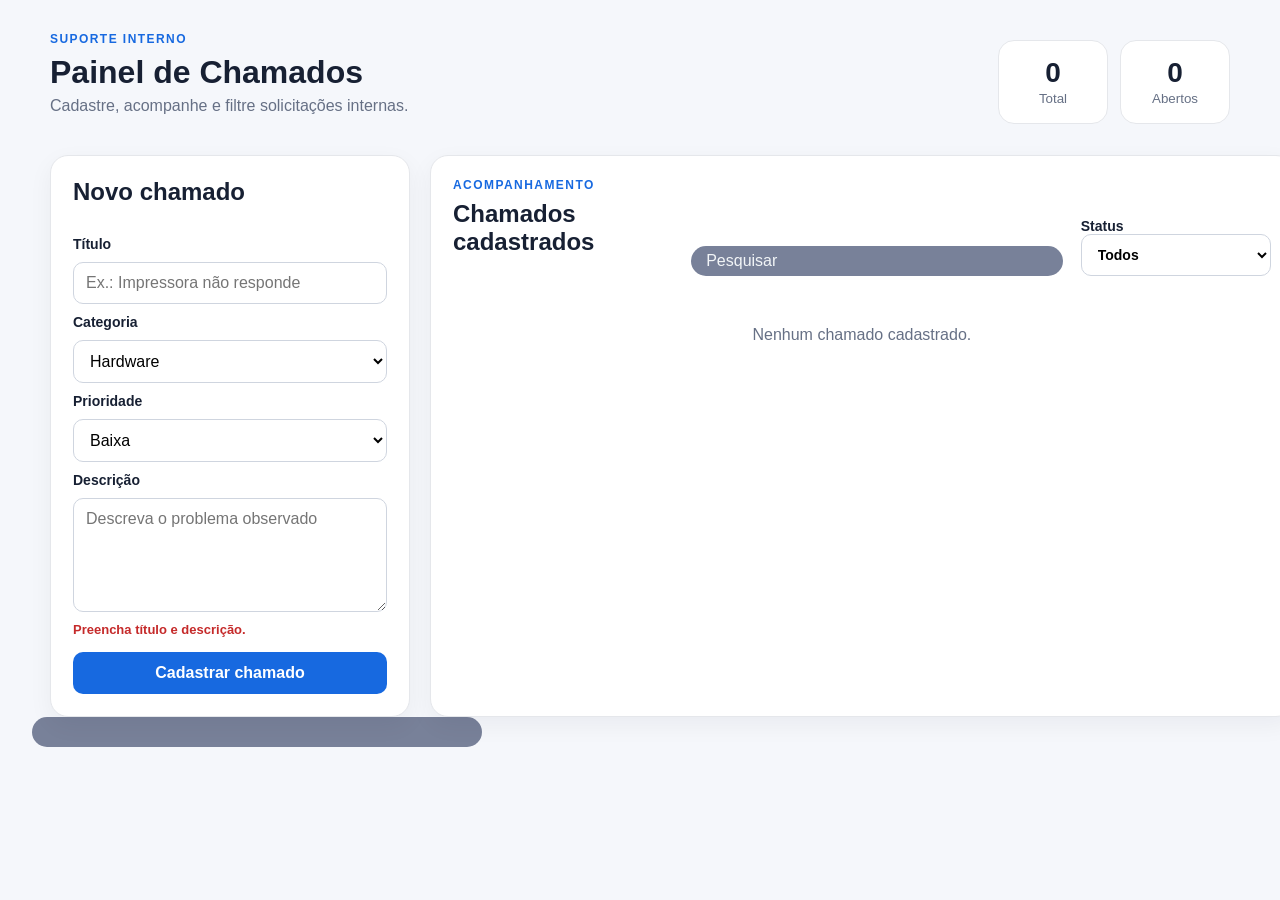
==== Painel de Chamados Internos.html @ b4105227 "Adição de barra de pesquisa" ====
<!DOCTYPE html>
<!-- saved from url=(0083)file:///C:/Users/davi56961306/Desktop/Starter_Aula_01_Painel_de_Chamados/index.html -->
<html lang="pt-BR"><head><meta http-equiv="Content-Type" content="text/html; charset=UTF-8">
  
  <meta name="viewport" content="width=device-width, initial-scale=1.0">
  <title>Painel de Chamados Internos</title>
  <link rel="stylesheet" href="./Painel de Chamados Internos_files/style.css">
</head>
<body>
  <main class="container">
    <header class="topo">
      <div>
        <p class="kicker">SUPORTE INTERNO</p>
        <h1>Painel de Chamados</h1>
        <p class="subtitulo">Cadastre, acompanhe e filtre solicitações internas.</p>
      </div>

      <div class="indicadores">
        <div class="indicador">
          <span id="totalChamados">3</span>
          <small>Total</small>
        </div>
        <div class="indicador">
          <span id="totalAbertos">1</span>
          <small>Abertos</small>
        </div>
      </div>
    </header>

    <section class="grid">
      <form id="formChamado" class="card formulario">
        <h2>Novo chamado</h2>

        <label for="titulo">Título</label>
        <input id="titulo" name="titulo" type="text" placeholder="Ex.: Impressora não responde">

        <label for="categoria">Categoria</label>
        <select id="categoria" name="categoria">
          <option value="Hardware">Hardware</option>
          <option value="Software">Software</option>
          <option value="Acesso">Acesso</option>
          <option value="Rede">Rede</option>
        </select>

        <label for="prioridade">Prioridade</label>
        <select id="prioridade" name="prioridade">
          <option value="Baixa">Baixa</option>
          <option value="Média">Média</option>
          <option value="Alta">Alta</option>
        </select>

        <label for="descricao">Descrição</label>
        <textarea id="descricao" name="descricao" rows="5" placeholder="Descreva o problema observado"></textarea>

        <p id="mensagemErro" class="erro" aria-live="polite">Preencha título e descrição.</p>

        <button type="submit">Cadastrar chamado</button>
      </form>

      <section class="card chamados">
        <div class="barra">
          <div>
            <p class="kicker">ACOMPANHAMENTO</p>
            <h2>Chamados cadastrados</h2>
          </div><input class="retangulo" id="PesquisaBox" name="Pesquisar" type="text" placeholder="Pesquisar">

          <label class="filtro">
            Status
            <select id="filtroStatus">
              <option value="Todos">Todos</option>
              <option value="Aberto">Aberto</option>
              <option value="Em andamento">Em andamento</option>
              <option value="Concluído">Concluído</option>
            </select>
          </label>
        </div>

        <div id="listaChamados" class="lista-vazia">
    <div class="card">
      <h3>dadasdas</h3>
      <p>Categoria: Acesso</p>
      <p>Prioridade: Média</p>
      <p>Descrição: adasdasd</p>
      <p>Status: Em andamento</p>
      <button onclick="avancarStatus(1787271853480)">Avançar status</button>
    </div>
  
    <div class="card">
      <h3>sdadadasdsad</h3>
      <p>Categoria: Rede</p>
      <p>Prioridade: Média</p>
      <p>Descrição: dsadas</p>
      <p>Status: Concluído</p>
      <button onclick="avancarStatus(1787272034698)">Avançar status</button>
    </div>
  
    <div class="card">
      <h3>gvhghgv</h3>
      <p>Categoria: Hardware</p>
      <p>Prioridade: Baixa</p>
      <p>Descrição: gvhvg</p>
      <p>Status: Aberto</p>
      <button onclick="avancarStatus(1787272483859)">Avançar status</button>
    </div>
  </div>
      </section>
    </section>
  </main>

  <script src="./Painel de Chamados Internos_files/app.js"></script>


<div>
            
            
          


    
    <title>Criar Retângulo</title>
    



    



<style>
        .retangulo {
            width: 450px;  /* Largura do retângulo */
            height: 30px; /* Altura diferente da largura */
            background-color: #788199; /* Cor de fundo azul */
            border-radius: 15px;
            border: none;
            padding: 0 15px;
            color: white;
            box-sizing: border-box;  
        }
    
         .retangulo::placeholder {
            color: #F2F5F7;
        }
    </style><div class="retangulo"></div></div></body></html>
---- Painel de Chamados Internos_files/style.css ----
* {
  box-sizing: border-box;
}

:root {
  font-family: Inter, Arial, sans-serif;
  color: #172033;
  background: #f5f7fb;
}

body {
  margin: 0;
  padding: 32px;
}

.container {
  max-width: 1180px;
  margin: 0 auto;
}

.topo {
  display: flex;
  justify-content: space-between;
  gap: 24px;
  align-items: center;
  margin-bottom: 24px;
}

h1, h2, p {
  margin-top: 0;
}

h1 {
  margin-bottom: 6px;
}

.kicker {
  color: #1769e0;
  font-size: 12px;
  font-weight: 800;
  letter-spacing: .12em;
  margin-bottom: 8px;
}

.subtitulo {
  color: #667085;
}

.indicadores {
  display: flex;
  gap: 12px;
}

.indicador {
  min-width: 110px;
  background: white;
  padding: 16px;
  border-radius: 16px;
  border: 1px solid #e5e7eb;
  text-align: center;
}

.indicador span {
  display: block;
  font-size: 28px;
  font-weight: 800;
}

.indicador small {
  color: #667085;
}

.grid {
  display: grid;
  grid-template-columns: 360px 1fr;
  gap: 20px;
}

.card {
  background: white;
  border: 1px solid #e5e7eb;
  border-radius: 18px;
  padding: 22px;
  box-shadow: 0 8px 24px rgba(16, 24, 40, .05);
}

.formulario {
  display: flex;
  flex-direction: column;
  gap: 10px;
}

label {
  font-weight: 700;
  font-size: 14px;
}

input, select, textarea, button {
  font: inherit;
}

input, select, textarea {
  width: 100%;
  padding: 11px 12px;
  border: 1px solid #cfd5df;
  border-radius: 10px;
  background: white;
}

textarea {
  resize: vertical;
}

button {
  border: 0;
  border-radius: 10px;
  background: #1769e0;
  color: white;
  font-weight: 800;
  padding: 12px 14px;
  cursor: pointer;
}

.erro {
  min-height: 20px;
  color: #c52a2a;
  font-size: 13px;
  font-weight: 700;
  margin-bottom: 0;
}

.barra {
  display: flex;
  justify-content: space-between;
  align-items: end;
  gap: 18px;
  margin-bottom: 18px;
}

.filtro {
  min-width: 190px;
}

.chamado {
  border: 1px solid #e5e7eb;
  border-radius: 14px;
  padding: 16px;
  margin-bottom: 12px;
}

.chamado-topo {
  display: flex;
  justify-content: space-between;
  gap: 12px;
  align-items: center;
}

.chamado h3 {
  margin: 0;
}

.meta {
  color: #667085;
  font-size: 13px;
}

.badge {
  display: inline-block;
  border-radius: 999px;
  padding: 5px 9px;
  background: #eef4ff;
  color: #1769e0;
  font-weight: 800;
  font-size: 12px;
}

.acoes {
  display: flex;
  gap: 8px;
  margin-top: 12px;
}

.acoes button {
  padding: 8px 10px;
  font-size: 13px;
  background: #172033;
}

.lista-vazia {
  color: #667085;
  padding: 32px 8px;
  text-align: center;
}

@media (max-width: 820px) {
  body {
    padding: 18px;
  }

  .topo,
  .barra {
    align-items: stretch;
    flex-direction: column;
  }

  .grid {
    grid-template-columns: 1fr;
  }

  .indicadores {
    width: 100%;
  }

  .indicador {
    flex: 1;
  }
}
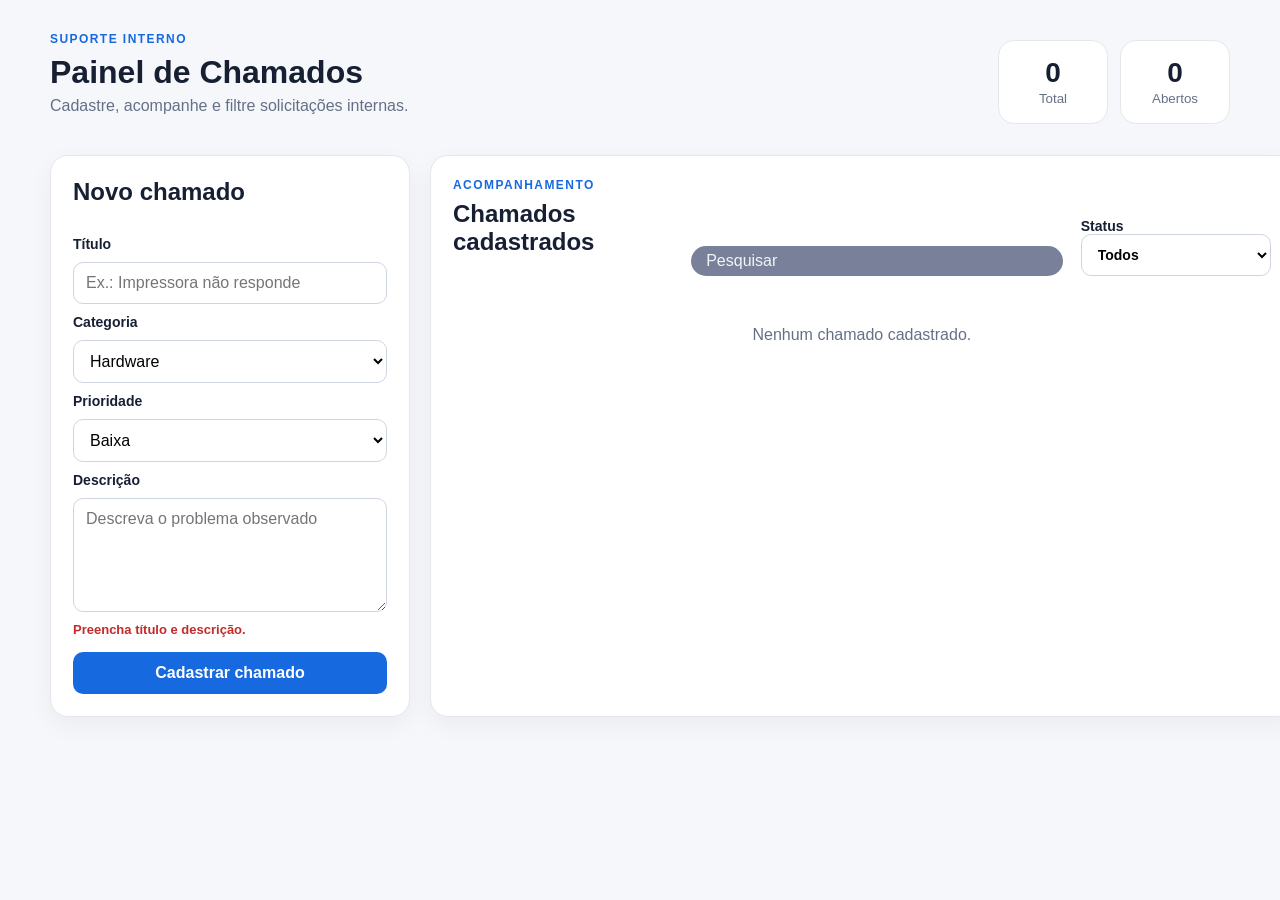
==== commit d62015eb: "Correção, <style></style> da barra de pesquisa no final da pagina" ====
--- a/Painel de Chamados Internos.html
+++ b/Painel de Chamados Internos.html
@@ -110,7 +110,7 @@
   <script src="./Painel de Chamados Internos_files/app.js"></script>
 
 
-<div>
+<div hidden>
             
             
           
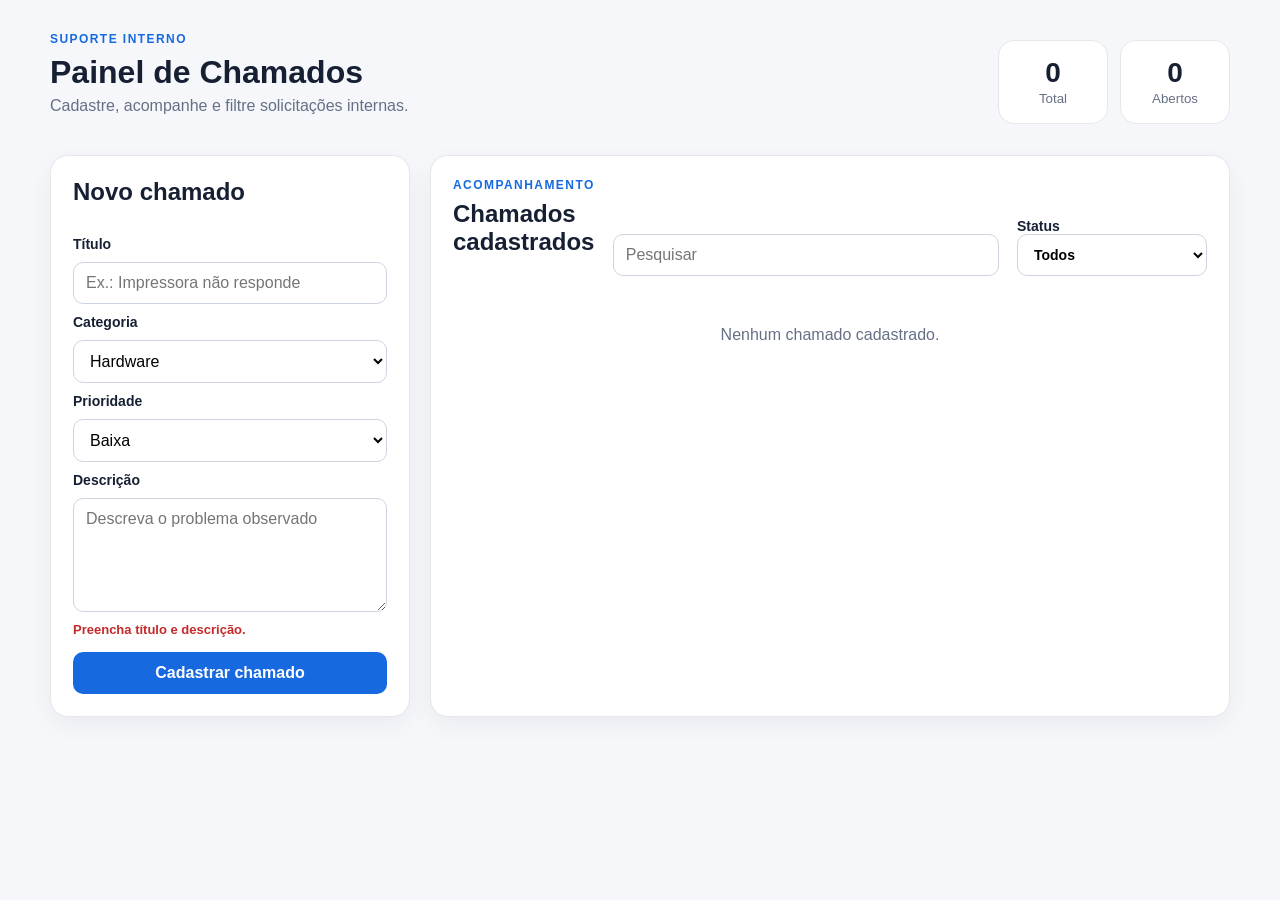
==== commit 674d3eb5: "Botão de deletar adicionado" ====
--- a/Painel de Chamados Internos.html
+++ b/Painel de Chamados Internos.html
@@ -62,7 +62,7 @@
           <div>
             <p class="kicker">ACOMPANHAMENTO</p>
             <h2>Chamados cadastrados</h2>
-          </div><input class="retangulo" id="PesquisaBox" name="Pesquisar" type="text" placeholder="Pesquisar">
+          </div><input class="pesquisabox" id="pesquisabox" name="Pesquisar" type="text" placeholder="Pesquisar">
 
           <label class="filtro">
             Status
@@ -110,35 +110,4 @@
   <script src="./Painel de Chamados Internos_files/app.js"></script>
 
 
-<div hidden>
-            
-            
-          
-
-
-    
-    <title>Criar Retângulo</title>
-    
-
-
-
-    
-
-
-
-<style>
-        .retangulo {
-            width: 450px;  /* Largura do retângulo */
-            height: 30px; /* Altura diferente da largura */
-            background-color: #788199; /* Cor de fundo azul */
-            border-radius: 15px;
-            border: none;
-            padding: 0 15px;
-            color: white;
-            box-sizing: border-box;  
-        }
-    
-         .retangulo::placeholder {
-            color: #F2F5F7;
-        }
-    </style><div class="retangulo"></div></div></body></html>+</body></html>
